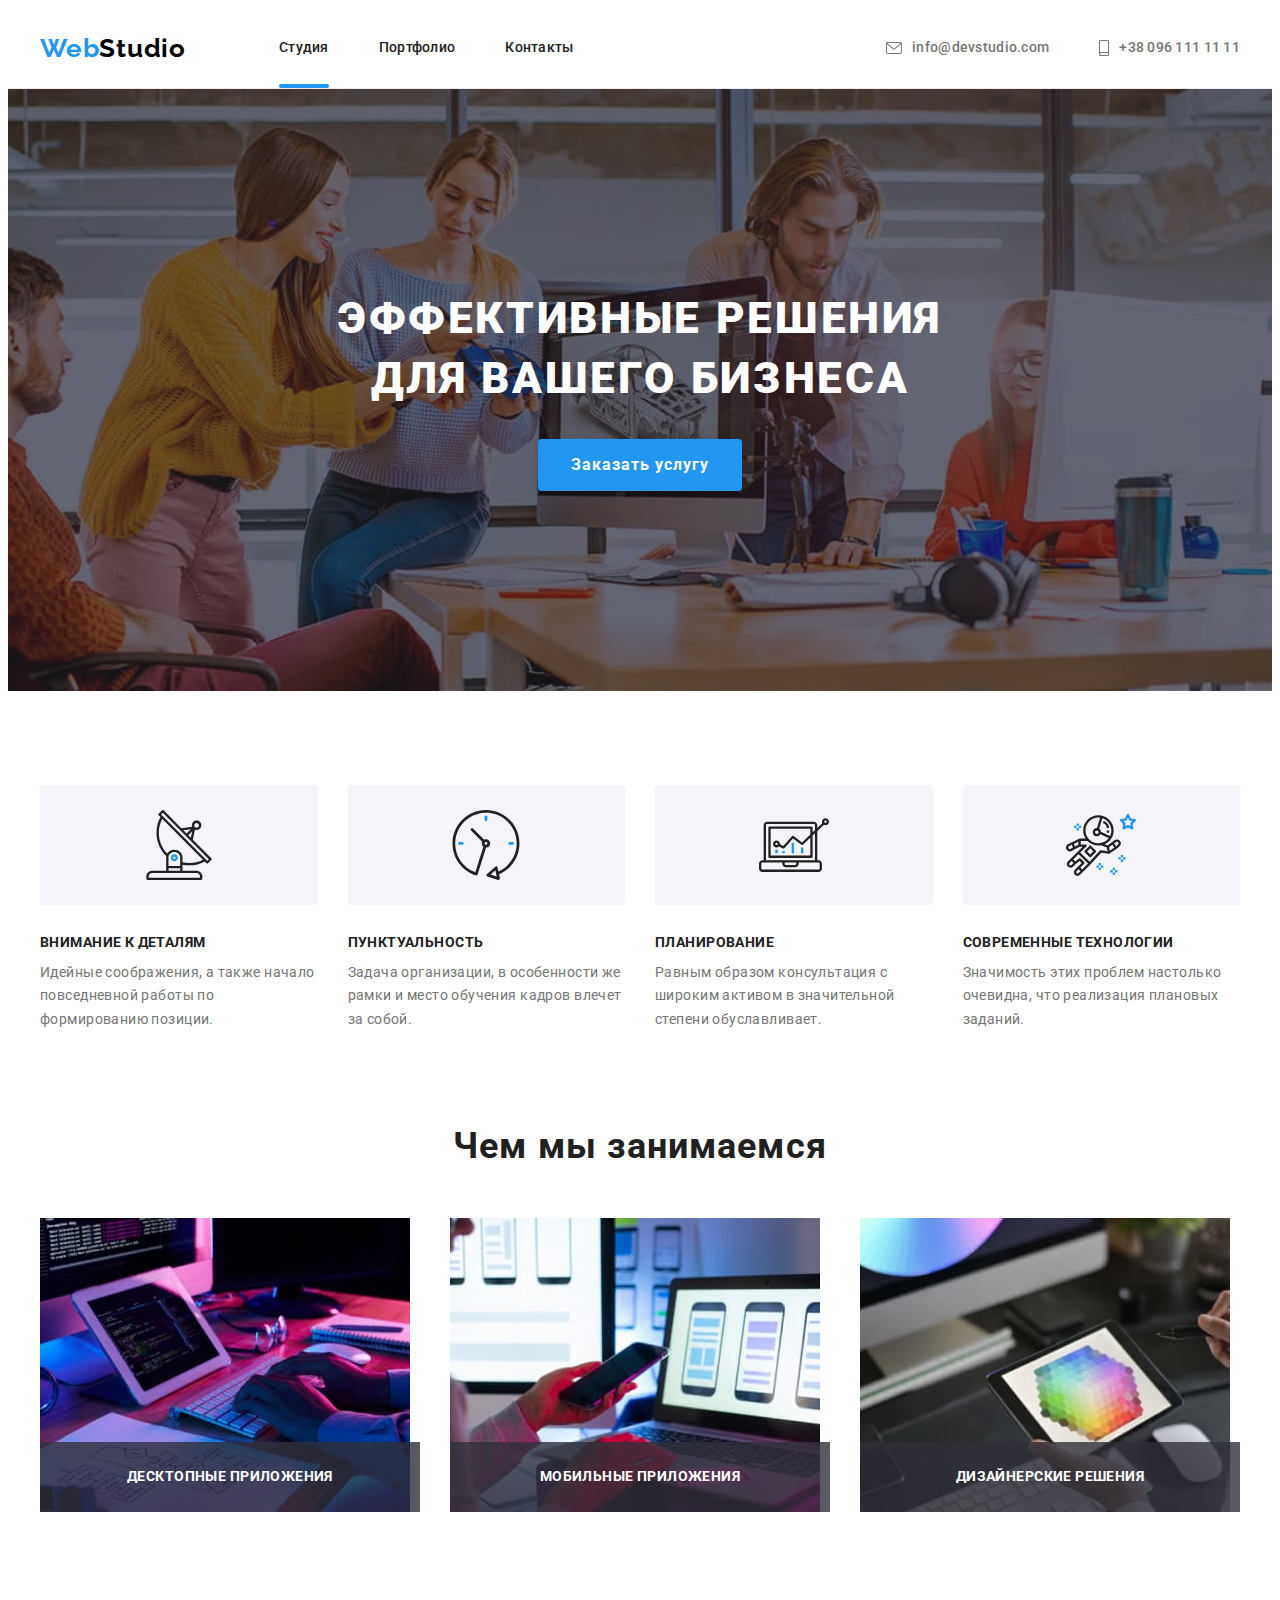
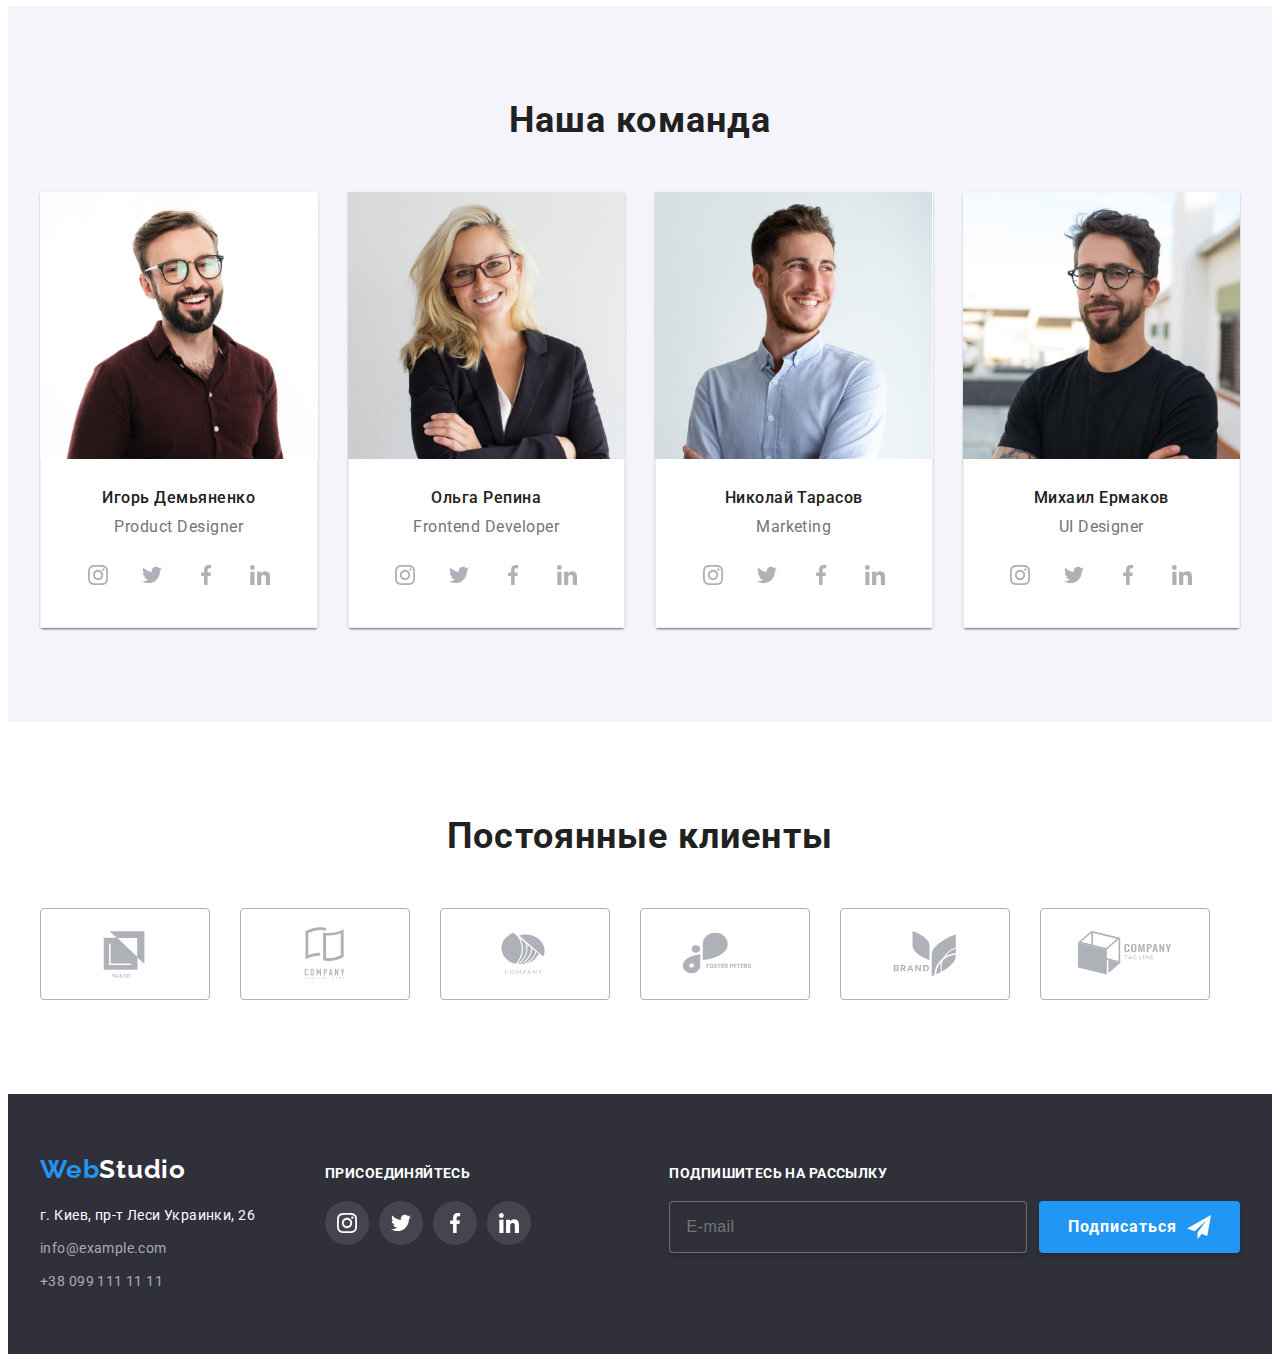
==== index.html @ 86cd1ec5 "+svg, добавляет разметку подписки в футере" ====
<!DOCTYPE html>
<html lang="ru">
<head>
    <meta charset="UTF-8">
    <meta http-equiv="X-UA-Compatible" content="IE=edge">
    <meta name="viewport" content="width=device-width, initial-scale=1.0">
    <title>Document</title>
    <link rel="preconnect" href="https://fonts.googleapis.com">
    <link rel="preconnect" href="https://fonts.gstatic.com" crossorigin>
    <link href="https://fonts.googleapis.com/css2?family=Raleway:wght@700&family=Roboto:wght@400;500;700;900&display=swap"
        rel="stylesheet">
    <link href="https://cdnjs.cloudflare.com/ajax/libs/modern-normalize/1.1.0/modern-normalize.min.css"
        integrity="sha512-wpPYUAdjBVSE4KJnH1VR1HeZfpl1ub8YT/NKx4PuQ5NmX2tKuGu6U/JRp5y+Y8XG2tV+wKQpNHVUX03MfMFn9Q=="
        crossorigin="anonymous" referrerpolicy="no-referrer" rel="stylesheet" />
    <link rel="stylesheet" href="./css/styles.css">
</head>
<body>
   <!--                   header                     -->
    <header class="page-header">
        <div class="container main-nav">
            <nav class="nav">
                <a class="logo  link" href="./index.html">Web<span class="logo-header">Studio</span></a>
                <ul class="site-nav list">
                    <li class="item">
                        <a href="./index.html" class="link site-nav-link current">Студия</a>
                    </li>
                    <li class="item">
                        <a href="./portfolio.html" class="link site-nav-link">Портфолио</a>
                    </li>
                    <li class="item">
                        <a href="" class="link site-nav-link">Контакты</a>
                    </li>
                </ul>
            </nav>
            <ul class="contact list">
                <li class="item">
                    <a href="mailto:info@devstudio.com" class="contact-link link">
                        <svg class="contact-icon" width="16" height="12">
                            <use href="./images/icons.svg#icon-envelope"></use>
                        </svg> info@devstudio.com</a>
                </li>
                <li class="item">
                    <a href="tel:+380961111111" class="contact-link link">
                        <svg class="contact-icon" width="10" height="16">
                            <use href="./images/icons.svg#icon-smartphone"></use>
                        </svg> +38 096 111 11 11</a>
                </li>
            </ul>
        </div>
    </header> 
    <!--                     main                           -->
    <main class="main">
        <!--                 section hero                   -->
        <section class="hero">
            <h1 class="hero-title">Эффективные решения для вашего бизнеса</h1>
            <button data-modal-open type="button" class="hero-button">Заказать услугу</button>
        </section>

        <!--        section benefits (преимущества)         -->
        <section class="section">
            <div class="container benefits">
                <h2 class="visually-hidden">Преимущества</h2>
                <ul class="list benefit-list">
                    <li class="benefit-item">
                        <div class="benefit-box">
                            <svg class="benefit-icon">
                                <use href="./images/icons.svg#icon-antenna"></use>
                            </svg>
                        </div>
                        <h3 class="benefit-title">Внимание к деталям</h3>
                        <p class="benefit-text">Идейные соображения, а также начало повседневной
                            работы по формированию позиции.</p>
                    </li>
                    <li class="benefit-item">
                        <div class="benefit-box">
                            <svg class="benefit-icon">
                                <use href="./images/icons.svg#icon-clock"></use>
                            </svg>
                        </div>
                        <h3 class="benefit-title">Пунктуальность</h3>
                        <p class="benefit-text">Задача организации, в особенности же рамки и
                            место обучения кадров влечет за собой.</p>
                    </li>
                    <li class="benefit-item">
                        <div class="benefit-box">
                            <svg class="benefit-icon">
                                <use href="./images/icons.svg#icon-diagram"></use>
                            </svg>
                        </div>
                        <h3 class="benefit-title">Планирование</h3>
                        <p class="benefit-text">Равным образом консультация с широким активом
                            в значительной степени обуславливает.</p>
                    </li>
                    <li class="benefit-item">
                        <div class="benefit-box">
                            <svg class="benefit-icon">
                                <use href="./images/icons.svg#icon-astronaut"></use>
                            </svg>
                        </div>
                        <h3 class="benefit-title">Современные технологии</h3>
                        <p class="benefit-text">Значимость этих проблем настолько очевидна, что
                            реализация плановых заданий.</p>
                    </li>
                </ul>
            </div>
        </section>
        <!--               section our work               -->
        <section class="section section-work">
            <div class="container">
            <h2 class="title">Чем мы занимаемся</h2>
            <ul class="work-list list">
                <li class="item">
                    <div class="work-thumb">
                        <img class="photo-work" src="./images/img1.jpg" alt="Работа на планшете 
                            с клавиатурой. HTML-верстка по схемме на листе тумаги." width="370" height="294">
                        <p class="label-work">Десктопные приложения</p>
                    </div>
                </li>
                <li class="item">
                    <div class="work-thumb">
                        <img class="photo-work" src="./images/img2.jpg" alt="Выбор макета интерфейса для 
                            смартфона на ноутбуке. Смартфон в руке." width="370" height="294">
                        <p class="label-work">Мобильные приложения</p>
                    </div>
                </li>
                <li class="item">
                    <div class="work-thumb">
                        <img class="photo-work" src="./images/img3.jpg" alt="Работа с цветовым кругом 
                            на графическом планшете" width="370" height="294">
                        <p class="label-work">Дизайнерские решения</p>
                    </div>
                </li>
            </ul>
            </div>
        </section>

        <!--               section our team                  -->
        <section class="section team">
            <div class="container">
                <h2 class="title">Наша команда</h2>
                <ul class="team-list list">
                    <li class="item">
                        <img class="photo-team" src="./images/img-person1.jpg" alt="Портрет мужчины">
                        <div class="team-card">
                            <h3 class="team-title">Игорь Демьяненко</h3>
                            <p class="team-text">Product Designer</p>
                            <ul class="social-list list">
                                <li class="social-item">
                                    <a href="" class="social-link link">
                                        <svg class="social-icon">
                                            <use href="./images/icons.svg#icon-instagram"></use>
                                        </svg>
                                    </a>
                                </li>
                                <li class="social-item">
                                    <a href="" class="social-link link">
                                        <svg class="social-icon">
                                            <use href="./images/icons.svg#icon-twitter"></use>
                                        </svg>
                                    </a>
                                </li>
                                <li class="social-item">
                                    <a href="" class="social-link link">
                                        <svg class="social-icon">
                                            <use href="./images/icons.svg#icon-facebook"></use>
                                        </svg>
                                    </a>
                                </li>
                                <li class="social-item">
                                    <a href="" class="social-link link">
                                        <svg class="social-icon">
                                            <use href="./images/icons.svg#icon-linkedin"></use>
                                        </svg>
                                    </a>
                                </li>
                            </ul>
                        </div>
                    </li>
                    <li class="item">
                        <img class="photo-team" src="./images/img-person2.jpg" alt="Портрет женщины">
                        <div class="team-card">
                            <h3 class="team-title">Ольга Репина</h3>
                            <p class="team-text">Frontend Developer</p>
                            <ul class="social-list list">
                                <li class="social-item">
                                    <a href="" class="social-link link">
                                        <svg class="social-icon">
                                            <use href="./images/icons.svg#icon-instagram"></use>
                                        </svg>
                                    </a>
                                </li>
                                <li class="social-item">
                                    <a href="" class="social-link link">
                                        <svg class="social-icon">
                                            <use href="./images/icons.svg#icon-twitter"></use>
                                        </svg>
                                    </a>
                                </li>
                                <li class="social-item">
                                    <a href="" class="social-link link">
                                        <svg class="social-icon">
                                            <use href="./images/icons.svg#icon-facebook"></use>
                                        </svg>
                                    </a>
                                </li>
                                <li class="social-item">
                                    <a href="" class="social-link link">
                                        <svg class="social-icon">
                                            <use href="./images/icons.svg#icon-linkedin"></use>
                                        </svg>
                                    </a>
                                </li>
                            </ul>
                        </div>
                    </li>
                    <li class="item">
                    <img class="photo-team" src="./images/img-person3.jpg" alt="Портрет мужчины">
                    <div class="team-card">
                        <h3 class="team-title">Николай Тарасов</h3>
                        <p class="team-text">Marketing</p>
                        <ul class="social-list list">
                            <li class="social-item">
                                <a href="" class="social-link link">
                                    <svg class="social-icon">
                                        <use href="./images/icons.svg#icon-instagram"></use>
                                    </svg>
                                </a>
                            </li>
                            <li class="social-item">
                                <a href="" class="social-link link">
                                    <svg class="social-icon">
                                        <use href="./images/icons.svg#icon-twitter"></use>
                                    </svg>
                                </a>
                            </li>
                            <li class="social-item">
                                <a href="" class="social-link link">
                                    <svg class="social-icon">
                                        <use href="./images/icons.svg#icon-facebook"></use>
                                    </svg>
                                </a>
                            </li>
                            <li class="social-item">
                                <a href="" class="social-link link">
                                    <svg class="social-icon">
                                        <use href="./images/icons.svg#icon-linkedin"></use>
                                    </svg>
                                </a>
                            </li>
                        </ul>
                    </div>
                    </li>
                    <li class="item">
                    <img class="photo-team" src="./images/img-person4.jpg" alt="Портрет мужчины">
                    <div class="team-card">
                        <h3 class="team-title">Михаил Ермаков</h3>
                        <p class="team-text">UI Designer</p>
                        <ul class="social-list list">
                            <li class="social-item">
                                <a href="" class="social-link link">
                                    <svg class="social-icon">
                                        <use href="./images/icons.svg#icon-instagram"></use>
                                    </svg>
                                </a>
                            </li>
                            <li class="social-item">
                                <a href="" class="social-link link">
                                    <svg class="social-icon">
                                        <use href="./images/icons.svg#icon-twitter"></use>
                                    </svg>
                                </a>
                            </li>
                            <li class="social-item">
                                <a href="" class="social-link link">
                                    <svg class="social-icon">
                                        <use href="./images/icons.svg#icon-facebook"></use>
                                    </svg>
                                </a>
                            </li>
                            <li class="social-item">
                                <a href="" class="social-link link">
                                    <svg class="social-icon">
                                        <use href="./images/icons.svg#icon-linkedin"></use>
                                    </svg>
                                </a>
                            </li>
                        </ul>
                    </div>
                    </li>
                </ul>
            </div>
        </section>
        <section class="section clients">
            <div class="container">
                <h2 class="title">Постоянные клиенты</h2>
                <ul class="client-list list">
                    <li class="client-item">
                        <a href="" class="client-link link">
                            <svg class="client-icon">
                                <use href="./images/icons.svg#icon-client-1"></use>
                            </svg>
                        </a>
                    </li>
                    <li class="client-item">
                        <a href="" class="client-link link">
                            <svg class="client-icon">
                                <use href="./images/icons.svg#icon-client-2"></use>
                            </svg>
                        </a>
                    </li>
                    <li class="client-item">
                        <a href="" class="client-link link">
                            <svg class="client-icon">
                                <use href="./images/icons.svg#icon-client-3"></use>
                            </svg>
                        </a>
                    </li>
                    <li class="client-item">
                        <a href="" class="client-link link">
                            <svg class="client-icon">
                                <use href="./images/icons.svg#icon-client-4"></use>
                            </svg>
                        </a>
                    </li>
                    <li class="client-item">
                        <a href="" class="client-link link">
                            <svg class="client-icon">
                                <use href="./images/icons.svg#icon-client-5"></use>
                            </svg>
                        </a>
                    </li>
                    <li class="client-item">
                        <a href="" class="client-link link">
                            <svg class="client-icon">
                                <use href="./images/icons.svg#icon-client-6"></use>
                            </svg>
                        </a>
                    </li>
                </ul>
            </div>
        
        </section>
    </main>
    <!--                   footer                         -->
    <footer class="footer">
        <div class="container footer-container">
            <div class="footer-box">
                <a href="./index.html" class="logo footers link">Web<span class="logo-footer">Studio</span></a>
                <address class="address">
                    <p>г. Киев, пр-т Леси Украинки, 26</p>
                    <ul class="list">
                        <li class="address-item">
                            <a href="mailto:info@example.com" class="link"> info@example.com</a>
                        </li>
                        <li class="address-item">
                            <a href="tel:+380991111111" class="link"> +38 099 111 11 11</a>
                        </li>
                    </ul>
                </address>
            </div>
            <div>
                <h3 class="footer-title">присоединяйтесь</h3>
                <ul class="footer-list list">
                    <li class="footer-item">
                        <a href="" class="footer-link link">
                            <svg class="footer-icon">
                                <use href="./images/icons.svg#icon-instagram"></use>
                            </svg>
                        </a>
                    </li>
                    <li class="footer-item">
                        <a href="" class="footer-link link">
                            <svg class="footer-icon">
                                <use href="./images/icons.svg#icon-twitter"></use>
                            </svg>
                        </a>
                    </li>
                    <li class="footer-item">
                        <a href="" class="footer-link link">
                            <svg class="footer-icon">
                                <use href="./images/icons.svg#icon-facebook"></use>
                            </svg>
                        </a>
                    </li>
                    <li class="footer-item">
                        <a href="" class="footer-link link">
                            <svg class="footer-icon">
                                <use href="./images/icons.svg#icon-linkedin"></use>
                            </svg>
                        </a>
                    </li>
                </ul>
            </div>
            <div class="footer-form">
                <h3 class="footer-title">Подпишитесь на рассылку</h3>
                <form class="footer-mail-form">
                    <label for="mail"></label>
                    <input 
                    type="email" 
                    name="mail" 
                    id="mail"
                    placeholder="E-mail"
                    class="footer-input">
                    <button type="submit" class="hero-button btn-send">Подписаться
                        <svg class="footer-mail-icon" >
                            <use href="./images/icons.svg#icon-send"></use>
                        </svg>
                    </button>
                </form>
            </div>

        </div>
    </footer>

    <!--                   modal window                    -->
    <div class="backdrop is-hidden" data-modal>
        <div class="modal">
            <button data-modal-close type="button" class="btn-close">
                <svg class="modal-icon">
                    <use href="./images/icons.svg#icon-close-black"></use>
                </svg>
            </button>
        </div>
    </div>

    <script src="./js/modal.js"></script>
</body>
</html>
---- css/styles.css ----
:root{
    --main-title-color:#212121;
    --hero-title-color:#FFFFFF;
    --main-text-color:#757575;
    --second-text-color:#FFFFFF;
    --accent-color:#2196F3;
    --logo-header-color: #000000;
    --logo-footer-color:#FFFFFF;
    --mail-tel-footer-color: rgba(255, 255, 255, 0.6);
    --main-background-color:#FFFFFF;
    --hero-footer-background-color:#2F303A;
    --second-background-color:#F5F4FA;
    --line-color:#ECECEC;
    --icon-link-color:#AFB1B8;
    --border-card-color:#EEEEEE;
}

/* основной цвет заголовков #212121 */
/* вторичный цвет текста #757575 */
/* белый #FFFFFF */
/* акцент цвет, кнопка  #2196F3 */
/* цвет фона #FFFFFF */
/* вторичный цвет фона #F5F4FA */
/* цвет фона герой футер #2F303A */

body{
    font-family: Roboto, sans-serif;
    background-color: var(--main-background-color);
    color: var(--main-title-color)
}

/*          my reset list             */
.list{
    list-style:none;
}

.link{
    text-decoration: none;
}

h1, h2, h3, h4, p, a, ul, li{
    margin: 0;
    padding: 0;
}

.container{
    width: 1200px;
    padding-left: 15px;
    padding-right: 15px;
    margin: 0 auto;

    /*outline: 2px solid yellow;*/
}

.section{
    padding-top: 94px;
    padding-bottom: 94px;
    margin-left: auto;
    margin-right: auto;

   /*outline: 2px solid tomato;*/
}

/* ------------------- main-nav ------------------- */

.page-header{
    border-bottom: 1px solid var(--line-color);
}

.main-nav{
    display: flex;
}

.nav{
    display: flex;
    align-items: center;
}
 
/* -------------------logo styles------------------- */

.logo{
    color: var(--accent-color);
    font-family: Raleway;
    font-weight: 700;
    font-size: 26px;
    line-height: 1.19;
    letter-spacing: 0.03em;
}

.nav .logo {
   margin-right: 93px; 
}

.logo-header{
    color: var(--logo-header-color);
}

/* --------------------site nav----------------------*/

.site-nav{
    display: flex;
}

.site-nav .item:not(:last-child){
    margin-right: 50px;
}

.site-nav-link{
    position: relative;
    display: block;
    padding-top: 32px;
    padding-bottom: 32px;

    color: var(--main-title-color);
    font-weight: 500;
    font-size: 14px;
    line-height: 1.14;
    letter-spacing: 0.02em;
    transition: color 250ms cubic-bezier(0.4, 0, 0.2, 1);
}

.site-nav-link:hover, 
.site-nav-link:focus{
    color:var(--accent-color);

}

.current::after{
    content: "";
    width: 100%;
    height: 4px;
    display: block;
    position: absolute;
    background-color: var(--accent-color);
    border-radius: 2px;
    bottom: 0;
    
}
/* --------------------contact------------------- */

.contact{
    display: flex;
    margin-left: auto;
}

.contact .item + .item{
    margin-left: 50px;
}
.contact-link{
    display: flex;
    align-items: center;
    /* display: block; */
    padding-top: 32px;
    padding-bottom: 32px;
    /* text-align: center; */

    color: var(--main-text-color);
    font-weight: 500;
    font-size: 14px;
    line-height: 1.14;
    letter-spacing: 0.02em;
    transition: color 250ms cubic-bezier(0.4, 0, 0.2, 1);
}

.contact-link:hover, 
.contact-link:focus{
    color:var(--accent-color);
}

.contact-icon{
    display: block;
    fill: currentColor;
    margin-right: 10px;
    transition: color 250ms cubic-bezier(0.4, 0, 0.2, 1);
}

.contact-icon:hover,
.contact-icon:focus{
    color:var(--accent-color);
}

/*--------------------Hero-------------------------- */

.hero{
    background-color:var(--hero-footer-background-color);
    background-image: linear-gradient(
        rgba(47, 48, 58, 0.4),
        rgba(47, 48, 58, 0.4)), 
        url(../images/Img-hero.jpg); 
    background-repeat: no-repeat;
    background-position: center;
    background-size: cover;
    text-align: center;
    padding-top: 200px;
    padding-bottom: 200px;
    max-width: 1600px;
    margin-left: auto;
    margin-right: auto;
}

.hero-title{
    font-weight: 900;
    font-size: 44px;
    line-height: 1.36;
    letter-spacing: 0.06em;
    text-transform: uppercase;
    color: var(--hero-title-color);
    width: 696px;
    margin: 0 auto;
    margin-bottom: 30px;
}

.hero-button{
    font-family: inherit;
    font-weight: 700;
    font-size: 16px;
    line-height: 1.87;
    letter-spacing: 0.06em;
    text-align: center;
    color: var(--second-text-color);
    background: var(--accent-color);
    box-shadow: 0px 4px 4px rgba(0, 0, 0, 0.15);
    border-radius: 4px;
    border: 1px solid transparent;
    min-width: 200px;
    padding: 10px 32px;
    transition: background-color 250ms cubic-bezier(0.4, 0, 0.2, 1);
}

.button, .hero-button{
    cursor: pointer;
}

.hero-button:hover,
.hero-button:focus{
    background-color: #188CE8;
}


/*--------------section benefits (преимущества)---------------- */

.visually-hidden {
    position: absolute;
    white-space: nowrap;
    width: 1px;
    height: 1px;
    overflow: hidden;
    border: 0;
    padding: 0;
    clip: rect(0, 0, 0, 0);
    clip-path: inset(50%);
    margin: -1px;
}

.benefit-list{
    display: flex;
    margin-left: -30px;
}

.benefit-item{
    flex-basis: calc(100%/4 - 30px);
    margin-left: 30px;
}

/* .benefit-item:not(:last-child){
    margin-right: 30px;
} */

.benefit-box{
    display: flex;
    align-items: center;
    justify-content: center;
    max-width: 100%;
    height: 120px;
    
    background: var(--second-background-color);
    border-radius: 4px;
    margin-bottom: 30px;
}

.benefit-icon{
    width: 70px;
    height: 70px;
}

.benefit-title{
    font-weight: 700;
    font-size: 14px;
    line-height: 1.14;
    letter-spacing: 0.03em;
    text-transform: uppercase;
    color: var(--main-title-color);
    margin-bottom: 10px;
}

.benefit-text{
    font-size: 14px;
    line-height: 1.71;
    letter-spacing: 0.03em;
    color: var(--main-text-color);
}

/*----------------------чем занимаемся-------------------- */
.section-work{
    padding-top: 0;
}
.title{
    font-weight: 700;
    font-size: 36px;
    line-height: 1.16;
    text-align: center;
    letter-spacing: 0.03em;
    color: var(--main-title-color);
    margin-bottom: 50px;
}

.work-list{
    display: flex;
    margin-left: -30px;
}

.work-list .item{
    flex-basis: calc(100%/3 - 30px);
    margin-left: 30px;
}

/* .work-list .item + .item{
    margin-left: 30px;
} */

.photo-work{
    display: block;
    max-width: 100%;
}

.work-thumb{
    position: relative;
}

.label-work{
    position: absolute;
    bottom: 0;
    left: 0;

    display: flex;
    font-weight: 700;
    font-size: 14px;
    line-height: 1.14;
    letter-spacing: 0.03em;
    text-transform: uppercase;
    width: 100%;
    height: 70px;
    align-items: center;
    justify-content: center;

    color: var(--second-text-color);
    background-color: rgba(47, 48, 58, 0.8);
    
}

/*----------------------section our team--------------------- */

.team{
    background-color: var(--second-background-color);
}

.team-list{
    display: flex;
    margin-left: -30px;
}
.team-list .item{
    flex-basis: calc(100%/4 - 30px);
    margin-left: 30px;
    /* flex-basis: 270px; */
    background-color: var(--main-background-color);
    box-shadow: 0px 1px 3px rgba(0, 0, 0, 0.12), 
    0px 1px 1px rgba(0, 0, 0, 0.14), 
    0px 2px 1px rgba(0, 0, 0, 0.2);
    border-radius: 0px 0px 4px 4px;
}

/* .team-list .item + .item{
    margin-left: 30px;
} */

.photo-team{
    display: block;
    max-width: 100%;
}

.team-card{
    display: block;
    padding: 30px 15px;
    border: 1px solid var(--border-card-color);
    border-top: none;
}

.team-title{
    font-weight: 500;
    font-size: 16px;
    line-height: 1.18;
    text-align: center;
    letter-spacing: 0.03em;
    color: var(--main-title-color);
    margin-bottom: 10px;
}

.team-text{
    font-size: 16px;
    line-height: 1.18;
    text-align: center;
    letter-spacing: 0.03em;
    color: var(--main-text-color);
    margin-bottom: 16px;
}

.social-list{
    display: flex;
    align-items: center;
    justify-content: center;
}

.social-item{
    display: flex;
}

.social-item:not(:last-child){
    margin-right: 10px;
}

.social-link{
    display: flex;
    align-items: center;
    justify-content: center;
    width: 44px;
    height: 44px;
    background-color: var(--main-background-color);
    color: var(--icon-link-color);
    border-radius: 50%;
    transition: background-color 250ms cubic-bezier(0.4, 0, 0.2, 1);
}

.social-link:hover, 
.social-link:focus{
    background-color:var(--accent-color);
}

.social-icon{
    display: block;
    fill: currentColor;
    width: 20px;
    height: 20px;
    transition: color 250ms cubic-bezier(0.4, 0, 0.2, 1);
}

.social-link:hover .social-icon, 
.social-link:focus .social-icon{
    color: var(--second-text-color);
}

/*------------------------clients------------------------*/

.client-list{
    display: flex;
}

.client-item:not(:last-child){
    margin-right: 30px;
}

.client-link{
    box-sizing: border-box;
    display: flex;
    align-items: center;
    justify-content: center;
    width: 170px;
    height: 92px;
    
    color: var(--icon-link-color);
    border: 1px solid var(--icon-link-color);
    border-radius: 4px;
    transition: border-color 250ms cubic-bezier(0.4, 0, 0.2, 1);
}

.client-link:hover, 
.client-link:focus{
    border-color: var(--accent-color);
}

.client-icon{
    display: block;
    width: 106px;
    height: 60px;
    fill: currentColor;
    transition: color 250ms cubic-bezier(0.4, 0, 0.2, 1);
}

.client-link:hover .client-icon, 
.client-link:focus .client-icon{
    color: var(--accent-color);
}

/*------------------------portfolio--------------------- */

.buttons-list{
    display: flex;
    justify-content: center;
    margin-bottom: 50px;
}

.buttons-item + .buttons-item{
    margin-left: 8px;
}

.button{
    display: inline-block;
    font-family: inherit;
    font-weight: 500;
    font-size: 16px;
    line-height: 1.62;
    text-align: center;
    letter-spacing: 0.03em;
    color: var(--main-title-color);
    background: var(--second-background-color);
    border-radius: 4px;
    padding: 6px 22px;
    border: 1px solid transparent;
    transition: color 250ms cubic-bezier(0.4, 0, 0.2, 1), 
    background-color 250ms cubic-bezier(0.4, 0, 0.2, 1),
    box-shadow 250ms cubic-bezier(0.4, 0, 0.2, 1);
    
}

.button:hover,
.button:focus{
    color: var(--second-text-color);
    background-color: var(--accent-color);
    box-shadow: 0px 3px 1px rgba(0, 0, 0, 0.1), 
    0px 1px 2px rgba(0, 0, 0, 0.08), 
    0px 2px 2px rgba(0, 0, 0, 0.12);
}

.portfolio-list{
    display: flex;
    flex-wrap: wrap;
    margin-left: -30px;
    margin-bottom: -30px;
}

.portfolio-item{
    box-sizing: border-box;
    display: block;
    flex-basis: calc(100%/3 - 30px);
    margin-left: 30px;
    margin-bottom: 30px;

    background-color: var(--main-background-color);
    transition: box-shadow 250ms cubic-bezier(0.4, 0, 0.2, 1);
    
}

.portfolio-item:hover,
.portfolio-item:focus{
    box-shadow: 0px 1px 1px rgba(0, 0, 0, 0.12), 
    0px 4px 4px rgba(0, 0, 0, 0.06), 
    1px 4px 6px rgba(0, 0, 0, 0.16);
}

.photo-portfolio{
    display: block;
    /* width: 370px; */
    max-width: 100%;
}
/* .portfolio-item:nth-child(3n){
    margin-right: 0;
}

.portfolio-item:nth-last-child(-n+3){
    margin-bottom: 0;
} */

.portfolio-card{
    display: block;
    padding: 20px 24px;
    border: 1px solid var(--border-card-color);
    border-top: none;
}

.portfolio-title{
    font-weight: 700;
    font-size: 18px;
    line-height: 2.00;
    letter-spacing: 0.06em;
    color: var(--main-title-color);
    margin-bottom: 4px;
}

.portfolio-text{
    font-size: 16px;
    line-height: 1.87;
    letter-spacing: 0.03em;
    color: var(--main-text-color);
}

.portfolio-thumb{
    position: relative;
    overflow: hidden;

}

.portfolio-label{
    position: absolute;
    top: 0;
    left: 0;
    
    width: 100%;
    height: 100%;
    padding: 63px 24px;

    font-weight: 400px;
    font-size: 18px;
    line-height: 1.56;
    letter-spacing: 0.03em;

    color: var(--second-text-color);
    background-color: rgba(33, 150, 243, 0.9);
    transform: translateY(100%);
    transition: transform 250ms cubic-bezier(0.4, 0, 0.2, 1);

}

.portfolio-item:hover .portfolio-label,
.portfolio-item:focus .portfolio-label{
    transform: translateY(0);

}

/*-------------------------footer------------------------- */
.footer{
    padding-top: 60px;
    padding-bottom: 60px;
    background-color: var(--hero-footer-background-color);
}

.footer-container{
    display: flex;
    align-items: baseline;
}

.footer-box{
    margin-right: 70px;
}

.logo.footers{
    display: inline-block;
    margin-bottom: 20px;
}

.logo-footer{
    color: var(--logo-footer-color);
}

.address{
    font-style: normal;
    font-weight: 400;
    font-size: 14px;
    line-height: 1.71;
    letter-spacing: 0.03em;
    color: var(--second-text-color);
}

.address-item .link{
    display: inline-block;
    font-weight: 400;
    font-size: 14px;
    line-height: 1.71;
    letter-spacing: 0.03em;
    color: var(--mail-tel-footer-color);
    margin-top: 9px;
    transition: color 250ms cubic-bezier(0.4, 0, 0.2, 1);
}

.address-item .link:hover,
.address-item .link:focus{
    color: var(--accent-color);
}

.footer-title{
    font-weight: 700;
    font-size: 14px;
    line-height: 16px;
    letter-spacing: 0.03em;
    text-transform: uppercase;
    color: var(--second-text-color);
    margin-bottom: 20px;
}

.footer-list{
    display: flex;
}

.footer-item:not(:last-child){
    margin-right: 10px;
}

.footer-link{
    display: flex;
    align-items: center;
    justify-content: center;
    width: 44px;
    height: 44px;
    border-radius: 50%;
    background-color: rgba(255, 255, 255, 0.1);
    color: var(--second-text-color);
    transition: background-color 250ms cubic-bezier(0.4, 0, 0.2, 1);

}

.footer-link:hover,
.footer-link:focus{
    background-color: var(--accent-color);
}

.footer-icon{
    display: block;
    width: 20px;
    height: 20px;
    fill: currentColor;
}

.footer-form{
    margin-left: auto;
}

.footer-mail-form{
    display: flex;
    align-items: center;
    justify-content: center;

}

.footer-input{
    display: flex;
    align-items: center;
    box-sizing: border-box;
    min-width: 358px;
    padding: 15px 16px;

    font-weight: 400;
    font-size: 16px;
    line-height: 1.25;
    letter-spacing: 0.03em;
    color: var(--mail-tel-footer-color);
    background-color: var(--hero-footer-background-color);
    border: 1px solid rgba(255, 255, 255, 0.3);
    border-radius: 4px;
    box-shadow: 0px 4px 4px rgba(0, 0, 0, 0.15);
}

/* .footer-input:focus{
    border-color: var(--accent-color);
} */

.btn-send{
    display: flex;
    align-items: center;
    justify-content: center;
    
    padding: 10px 28px;
    margin-left: 12px;
}

.footer-mail-icon{
    display: block;
    width: 24px;
    height: 24px;
    fill: currentColor;
    
    margin-left: 10px;

}

/* ------------- modal window ---------------------- */

.backdrop{
    position: fixed;
    top: 0;
    left: 0;
    
    width: 100vw;
    height: 100vh;
    background-color: rgba(0, 0, 0, 0.2);
    opacity: 1;
    visibility: visible;
    transition: opacity 350ms cubic-bezier(0.4, 0, 0.2, 1), 
    visibility 350ms cubic-bezier(0.4, 0, 0.2, 1);

}

.is-hidden{
    visibility: hidden;
    opacity: 0;
    pointer-events: none;
}

.backdrop.is-hidden .modal{
    opacity: 0;
    transform: translate(-50%, -50%) scale(0.8);
   
}

.modal{
    position: absolute;
    top: 50%;
    left: 50%;
    transform: translate(-50%, -50%) scale(1);
    transition: transform 300ms cubic-bezier(0.4, 0, 0.2, 1), 
    opacity 350ms cubic-bezier(0.4, 0, 0.2, 1), 
    visibility 350ms cubic-bezier(0.4, 0, 0.2, 1);
    opacity: 1;
    visibility: visible;

    width: 528px;
    min-height: 581px;
    background-color: var(--main-background-color);
    box-shadow: 0px 1px 3px rgba(0, 0, 0, 0.12), 
    0px 1px 1px rgba(0, 0, 0, 0.14), 
    0px 2px 1px rgba(0, 0, 0, 0.2);
    border-radius: 4px;

}

.btn-close{
    position: absolute;
    top: 8px;
    right: 8px;

    display: flex;
    align-items: center;
    justify-content: center;
    width: 30px;
    height: 30px;
    color: #000000;
    background-color: transparent;
    border: 1px solid rgba(0, 0, 0, 0.1);
    border-radius: 50%;
    box-sizing: border-box;

}

.modal-icon{
    display: block;
    width: 18px;
    height: 18px;
    fill: currentColor;
    cursor: pointer;
    transition: color 250ms cubic-bezier(0.4, 0, 0.2, 1);

}

.btn-close:hover .modal-icon, 
.btn-close:focus .modal-icon{
    color: var(--accent-color);
}
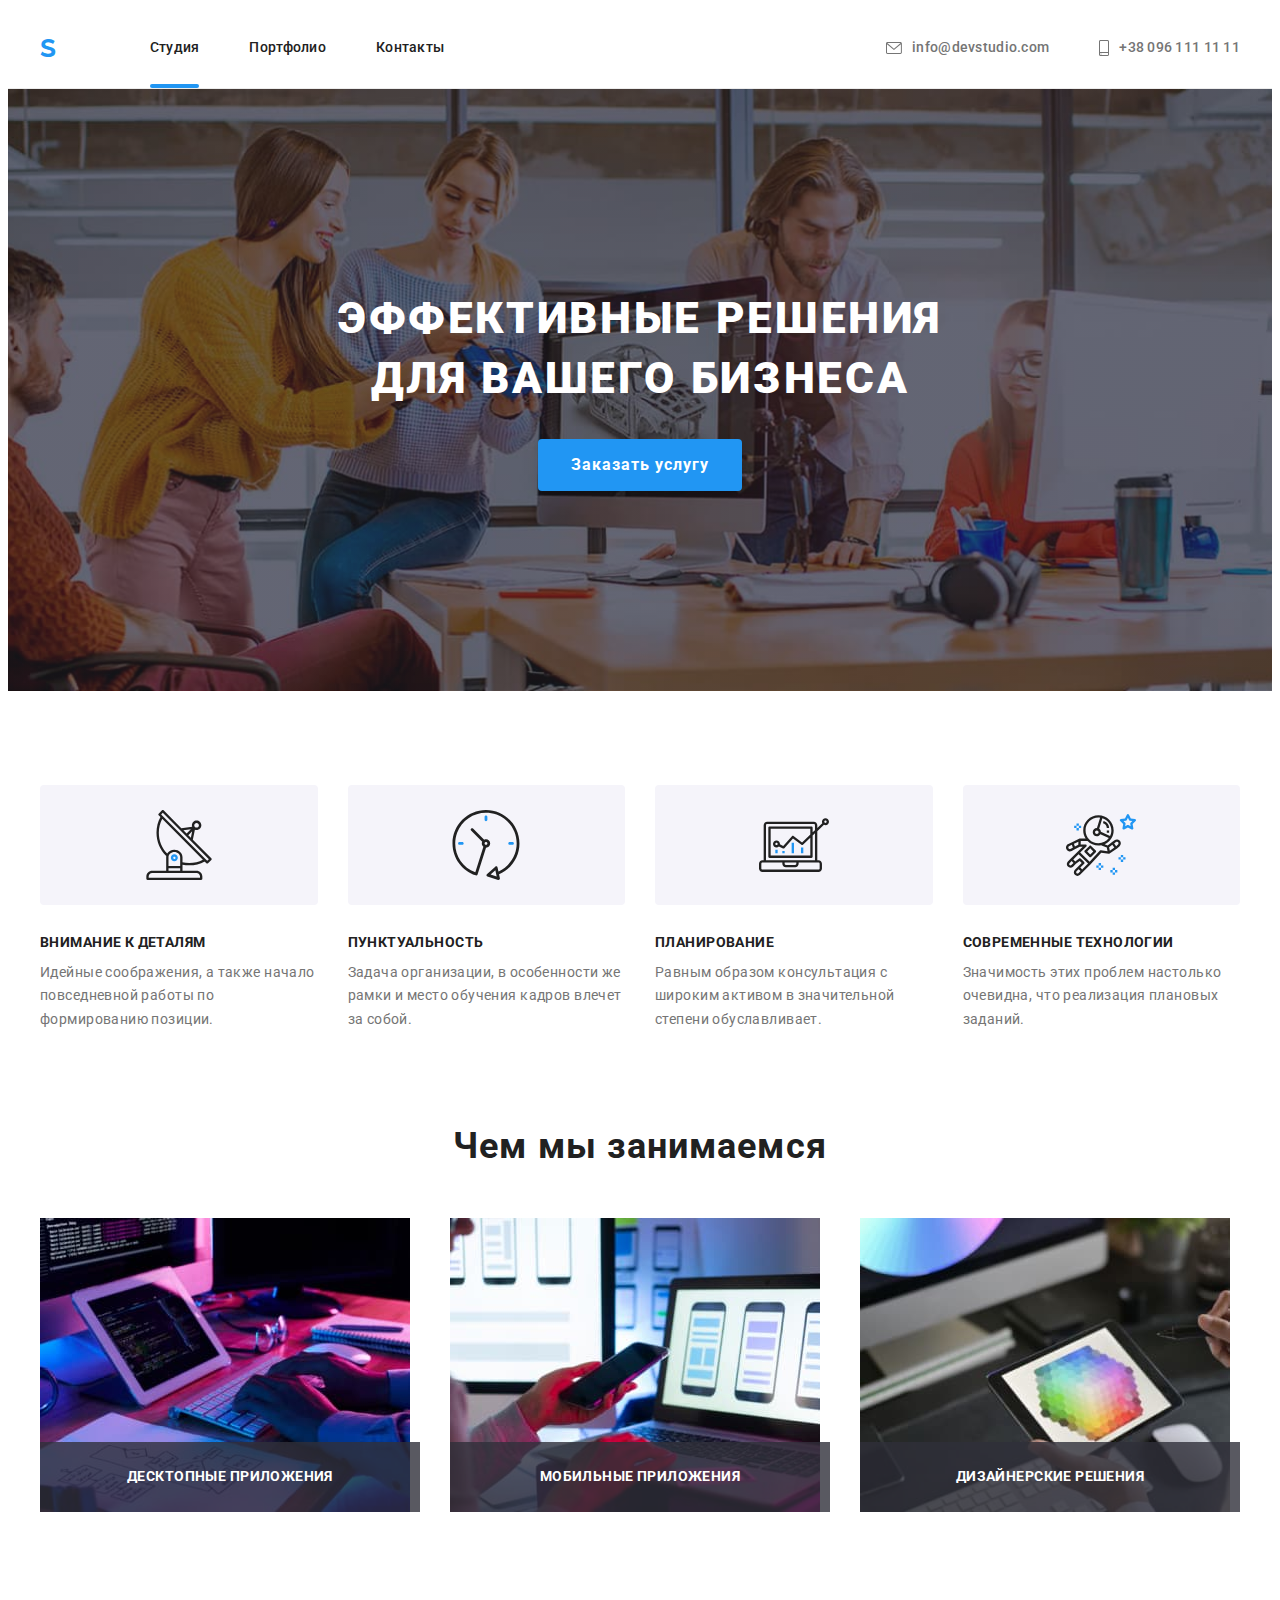
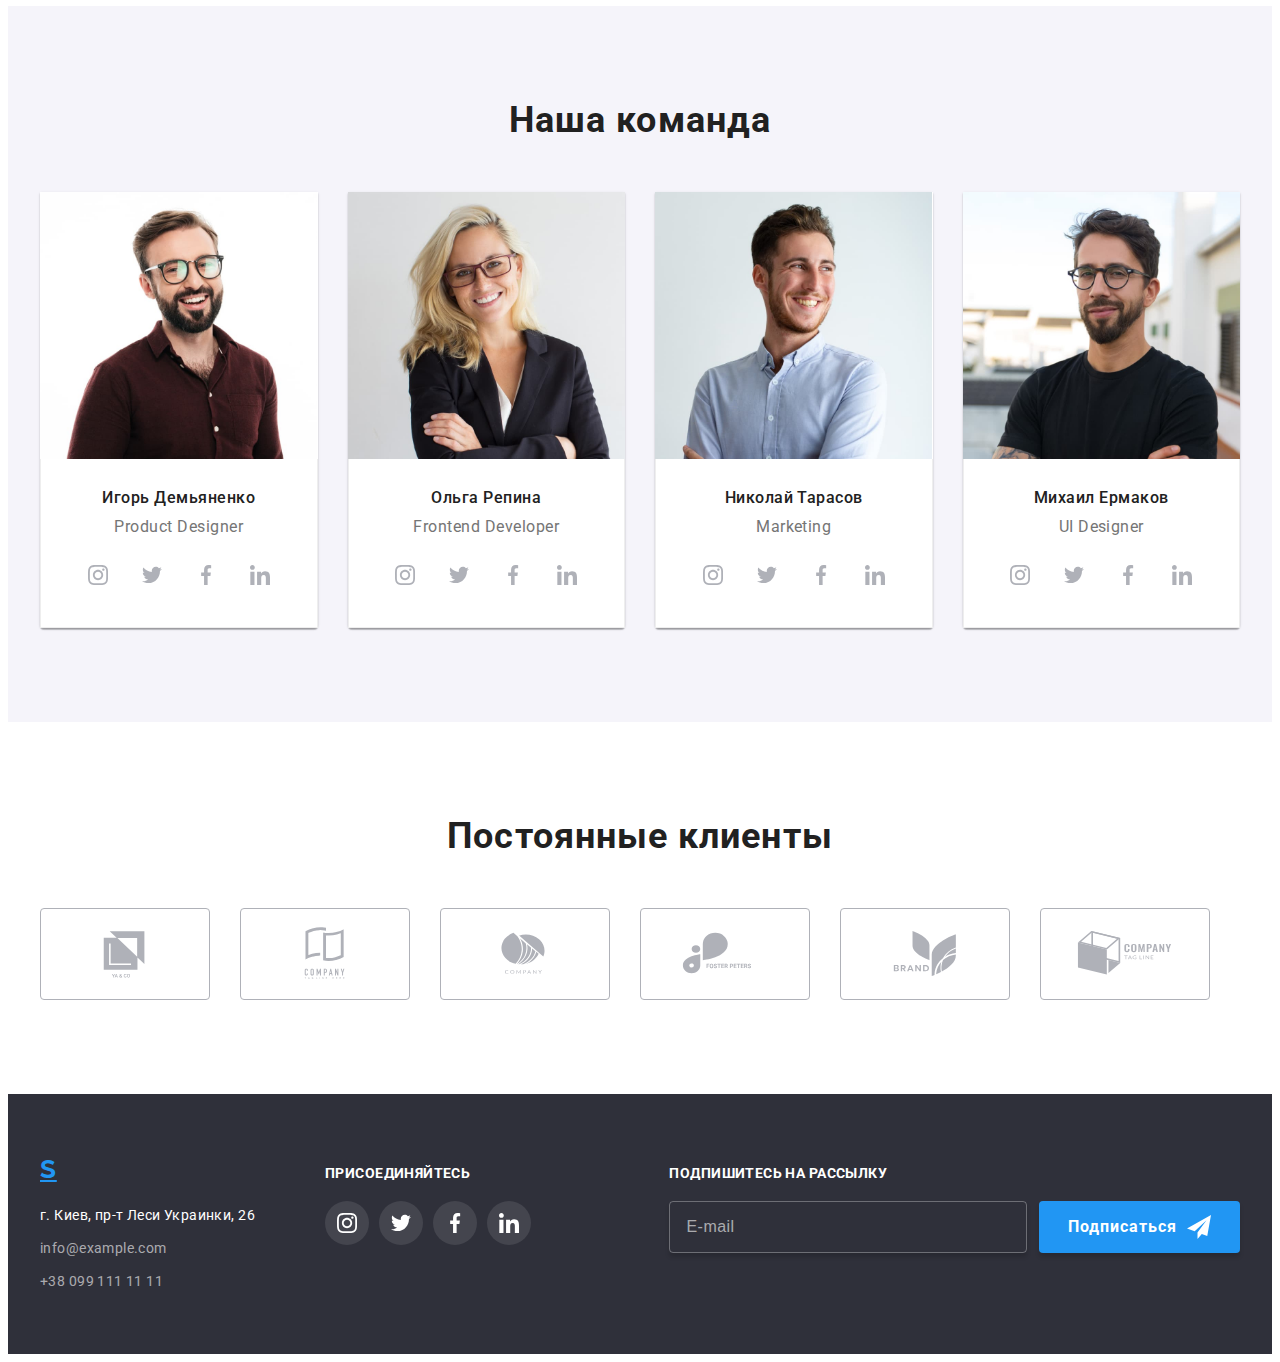
==== commit 8c05154b: "placeholder footer, style modal input" ====
--- a/index.html
+++ b/index.html
@@ -19,7 +19,7 @@
     <header class="page-header">
         <div class="container main-nav">
             <nav class="nav">
-                <a class="logo  link" href="./index.html">Web<span class="logo-header">Studio</span></a>
+                <a class="logo  link" href="./index.htmclass="logo-header">S</a>
                 <ul class="site-nav list">
                     <li class="item">
                         <a href="./index.html" class="link site-nav-link current">Студия</a>
@@ -345,7 +345,7 @@
     <footer class="footer">
         <div class="container footer-container">
             <div class="footer-box">
-                <a href="./index.html" class="logo footers link">Web<span class="logo-footer">Studio</span></a>
+                <a href="./index.html" class="logo footers linclass="logo-footer">S</a>
                 <address class="address">
                     <p>г. Киев, пр-т Леси Украинки, 26</p>
                     <ul class="list">
@@ -394,13 +394,9 @@
             <div class="footer-form">
                 <h3 class="footer-title">Подпишитесь на рассылку</h3>
                 <form class="footer-mail-form">
-                    <label for="mail"></label>
-                    <input 
-                    type="email" 
-                    name="mail" 
-                    id="mail"
-                    placeholder="E-mail"
-                    class="footer-input">
+                    <label for="mail">
+                        <input type="email" name="mail" id="mail" placeholder="E-mail" class="footer-input">
+                    </label>
                     <button type="submit" class="hero-button btn-send">Подписаться
                         <svg class="footer-mail-icon" >
                             <use href="./images/icons.svg#icon-send"></use>
@@ -416,10 +412,44 @@
     <div class="backdrop is-hidden" data-modal>
         <div class="modal">
             <button data-modal-close type="button" class="btn-close">
-                <svg class="modal-icon">
+                <svg class="modal-close-icon">
                     <use href="./images/icons.svg#icon-close-black"></use>
                 </svg>
             </button>
+
+            <form class="modal-form">
+                <b class="form-title">Оставьте свои данные, мы вам перезвоним</b>
+                <div class="form-field">
+                    <label for="name">Имя</label>
+                    <input type="text" name="name" id="name">
+                    <svg class="form-icon">
+                        <use href="./images/icons.svg#icon-person-black"></use>
+                    </svg>
+                </div>
+                <div class="form-field">
+                    <label for="tel">Телефон</label>
+                    <input type="tel" name="tel" id="tel">
+                    <svg class="form-icon">
+                        <use href="./images/icons.svg#icon-phone-black"></use>
+                    </svg>
+                </div>
+                <div class="form-field">
+                    <label for="email">Почта</label>
+                    <input type="email" name="email" id="email">
+                    <svg class="form-icon">
+                        <use href="./images/icons.svg#icon-email-black"></use>
+                    </svg>
+                </div>  
+                <div class="form-field">
+                    <label for="comment">Комментарий</label>
+                    <textarea name="comment" id="comment" rows="5" placeholder="Введите текст"></textarea>
+                </div>           
+
+                <input type="checkbox" name="agreement" id="agreement">
+                <label for="agreement">Соглашаюсь с рассылкой и принимаю <a href="">Условия договора</a></label>
+                
+                <button type="submit" class="hero-button">Отправить</button>                               
+            </form>
         </div>
     </div>
 
--- a/css/styles.css
+++ b/css/styles.css
@@ -745,20 +745,30 @@
     box-sizing: border-box;
     min-width: 358px;
     padding: 15px 16px;
-
+    /* outline: none; */
     font-weight: 400;
     font-size: 16px;
     line-height: 1.25;
     letter-spacing: 0.03em;
-    color: var(--mail-tel-footer-color);
-    background-color: var(--hero-footer-background-color);
+    color: var(--logo-footer-color);
+
+    background-color: transparent;
     border: 1px solid rgba(255, 255, 255, 0.3);
     border-radius: 4px;
     box-shadow: 0px 4px 4px rgba(0, 0, 0, 0.15);
 }
 
-/* .footer-input:focus{
-    border-color: var(--accent-color);
+.footer-input::placeholder{
+    font-weight: 400;
+    font-size: 16px;
+    line-height: 1.25;
+    letter-spacing: 0.03em;
+    color: var(--mail-tel-footer-color);
+
+}
+
+/* .footer-input:focus:not(:placeholder-shown){
+    outline: var(--accent-color);
 } */
 
 .btn-send{
@@ -822,6 +832,7 @@
 
     width: 528px;
     min-height: 581px;
+    
     background-color: var(--main-background-color);
     box-shadow: 0px 1px 3px rgba(0, 0, 0, 0.12), 
     0px 1px 1px rgba(0, 0, 0, 0.14), 
@@ -848,7 +859,7 @@
 
 }
 
-.modal-icon{
+.modal-close-icon{
     display: block;
     width: 18px;
     height: 18px;
@@ -858,7 +869,82 @@
 
 }
 
-.btn-close:hover .modal-icon, 
-.btn-close:focus .modal-icon{
+.btn-close:hover .modal-close-icon, 
+.btn-close:focus .modal-close-icon{
     color: var(--accent-color);
 }
+
+.modal-form{
+    
+    padding: 40px;
+
+}
+
+.form-title{
+    display: block;
+    font-weight: 700;
+    font-size: 20px;
+    line-height:1.15;
+    text-align: center;
+    letter-spacing: 0.03em;
+    color: var(--main-title-color);
+    margin-bottom: 12px;
+}
+
+.form-field{
+    position: relative;
+    display: flex;
+    flex-direction: column;
+    margin-bottom: 10px;
+
+}
+
+.form-field label{
+    margin: 0;
+    margin-bottom: 5px;
+    padding: 0;
+    font-weight: 400;
+    font-size: 12px;
+    line-height: 1.17;
+    letter-spacing: 0.01em;
+    color: var(--main-text-color);
+
+}
+
+
+.form-field input{
+    margin: 0;
+    padding: 11px 42px;
+
+    border: 1px solid rgba(33, 33, 33, 0.2);
+    box-sizing: border-box;
+    border-radius: 4px;
+}
+
+.form-icon{
+    position: absolute;
+    top: 70%;
+    left: 12px;
+    transform: translateY(-70%);
+    display: block;
+    width: 18px;
+    height: 18px;
+}
+
+.form-field textarea{
+    margin: 0;
+    margin-bottom: 20px;
+    padding: 12px 16px;
+    resize: none;
+
+    border: 1px solid rgba(33, 33, 33, 0.2);
+    box-sizing: border-box;
+    border-radius: 4px;}
+
+.form-field textarea::placeholder{
+    font-weight: normal;
+    font-size: 12px;
+    line-height: 1.17;
+    letter-spacing: 0.01em;
+    color: rgba(117, 117, 117, 0.5);
+}    
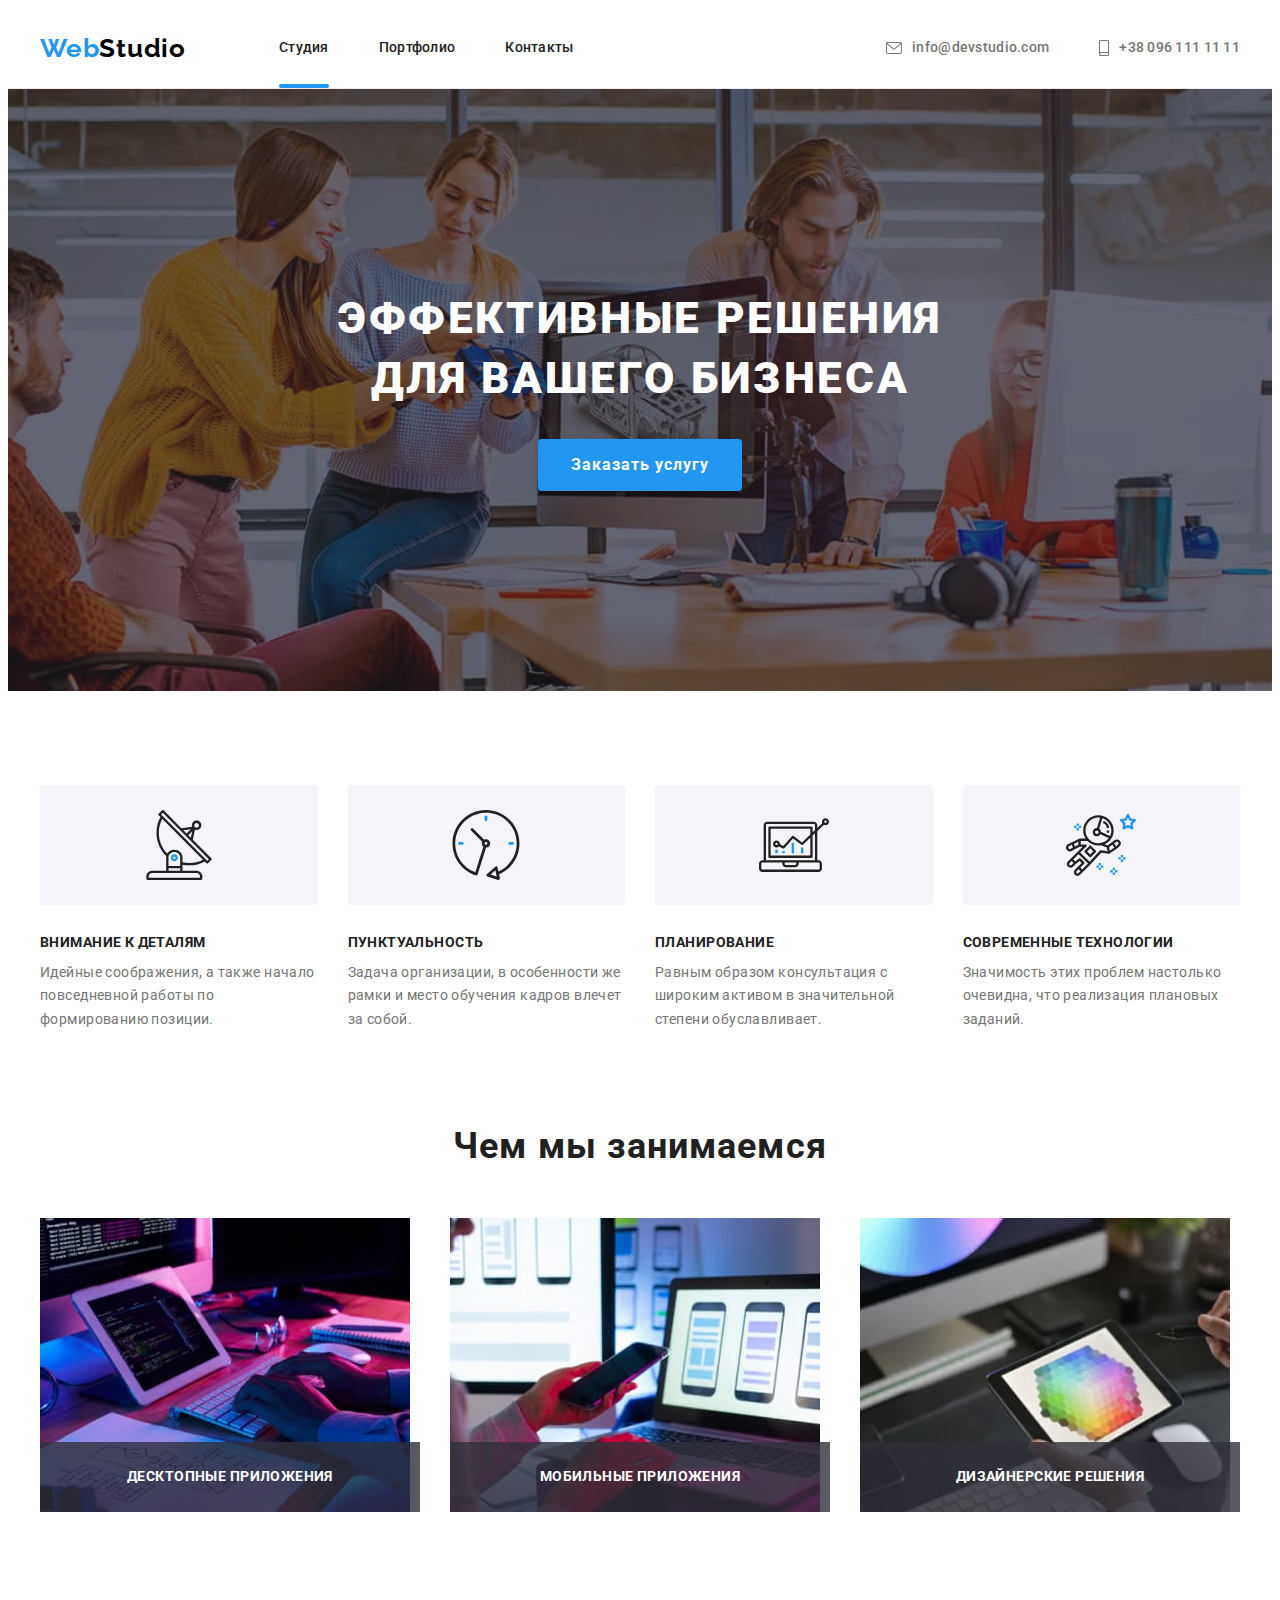
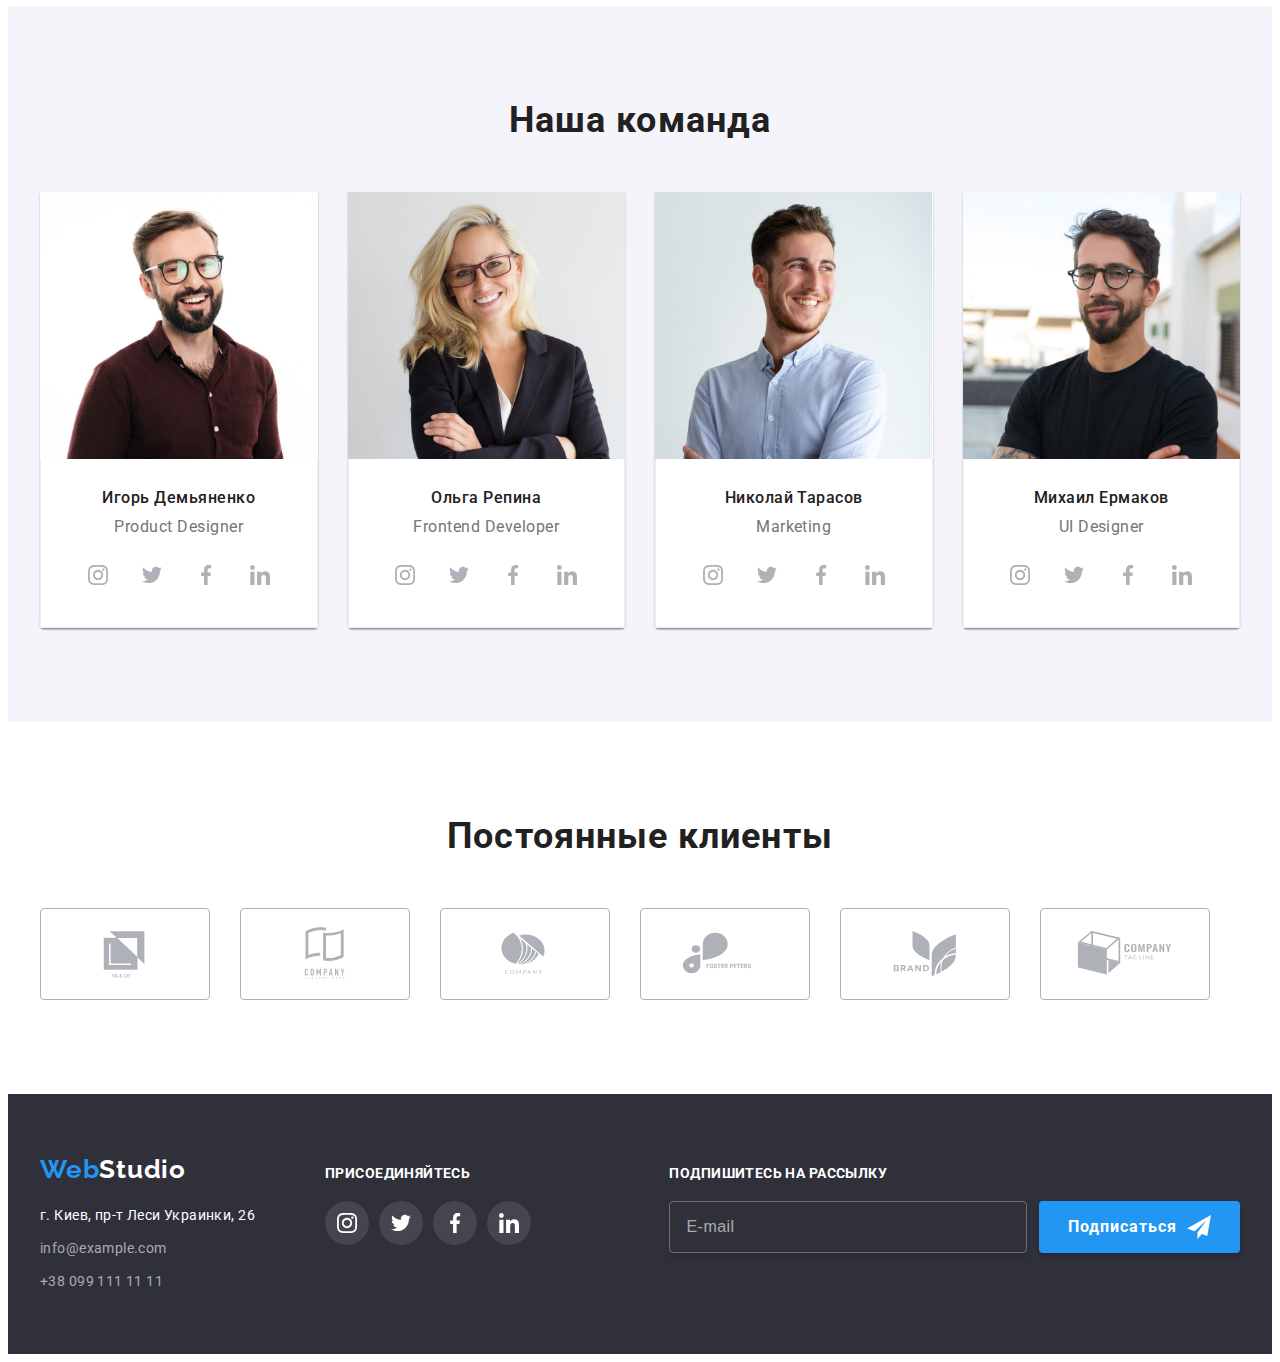
==== commit ea7f3971: "исправляет сбой по спанам хедер и футер" ====
--- a/index.html
+++ b/index.html
@@ -19,7 +19,7 @@
     <header class="page-header">
         <div class="container main-nav">
             <nav class="nav">
-                <a class="logo  link" href="./index.htmclass="logo-header">S</a>
+                <a class="logo  link" href="./index.html">Web<span class="logo-header">Studio</span></a>
                 <ul class="site-nav list">
                     <li class="item">
                         <a href="./index.html" class="link site-nav-link current">Студия</a>
@@ -345,7 +345,7 @@
     <footer class="footer">
         <div class="container footer-container">
             <div class="footer-box">
-                <a href="./index.html" class="logo footers linclass="logo-footer">S</a>
+                <a href="./index.html" class="logo footers link">Web<span class="logo-footer">Studio</span></a>
                 <address class="address">
                     <p>г. Киев, пр-т Леси Украинки, 26</p>
                     <ul class="list">
@@ -421,24 +421,30 @@
                 <b class="form-title">Оставьте свои данные, мы вам перезвоним</b>
                 <div class="form-field">
                     <label for="name">Имя</label>
-                    <input type="text" name="name" id="name">
-                    <svg class="form-icon">
-                        <use href="./images/icons.svg#icon-person-black"></use>
-                    </svg>
+                    <div class="form-input-wrap">
+                        <input type="text" name="name" id="name">
+                        <svg class="form-icon">
+                            <use href="./images/icons.svg#icon-person-black"></use>
+                        </svg>
+                    </div>
                 </div>
                 <div class="form-field">
                     <label for="tel">Телефон</label>
-                    <input type="tel" name="tel" id="tel">
-                    <svg class="form-icon">
-                        <use href="./images/icons.svg#icon-phone-black"></use>
-                    </svg>
+                    <div class="form-input-wrap">
+                        <input type="tel" name="tel" id="tel">
+                        <svg class="form-icon">
+                            <use href="./images/icons.svg#icon-phone-black"></use>
+                        </svg>
+                    </div>
                 </div>
                 <div class="form-field">
                     <label for="email">Почта</label>
-                    <input type="email" name="email" id="email">
-                    <svg class="form-icon">
-                        <use href="./images/icons.svg#icon-email-black"></use>
-                    </svg>
+                    <div class="form-input-wrap">
+                        <input type="email" name="email" id="email">
+                        <svg class="form-icon">
+                            <use href="./images/icons.svg#icon-email-black"></use>
+                        </svg>
+                    </div>
                 </div>  
                 <div class="form-field">
                     <label for="comment">Комментарий</label>
--- a/css/styles.css
+++ b/css/styles.css
@@ -875,7 +875,6 @@
 }
 
 .modal-form{
-    
     padding: 40px;
 
 }
@@ -892,11 +891,14 @@
 }
 
 .form-field{
-    position: relative;
     display: flex;
     flex-direction: column;
     margin-bottom: 10px;
 
+}
+
+.form-input-wrap{
+    position: relative;
 }
 
 .form-field label{
@@ -923,9 +925,9 @@
 
 .form-icon{
     position: absolute;
-    top: 70%;
+    top: 50%;
     left: 12px;
-    transform: translateY(-70%);
+    transform: translateY(-50%);
     display: block;
     width: 18px;
     height: 18px;
